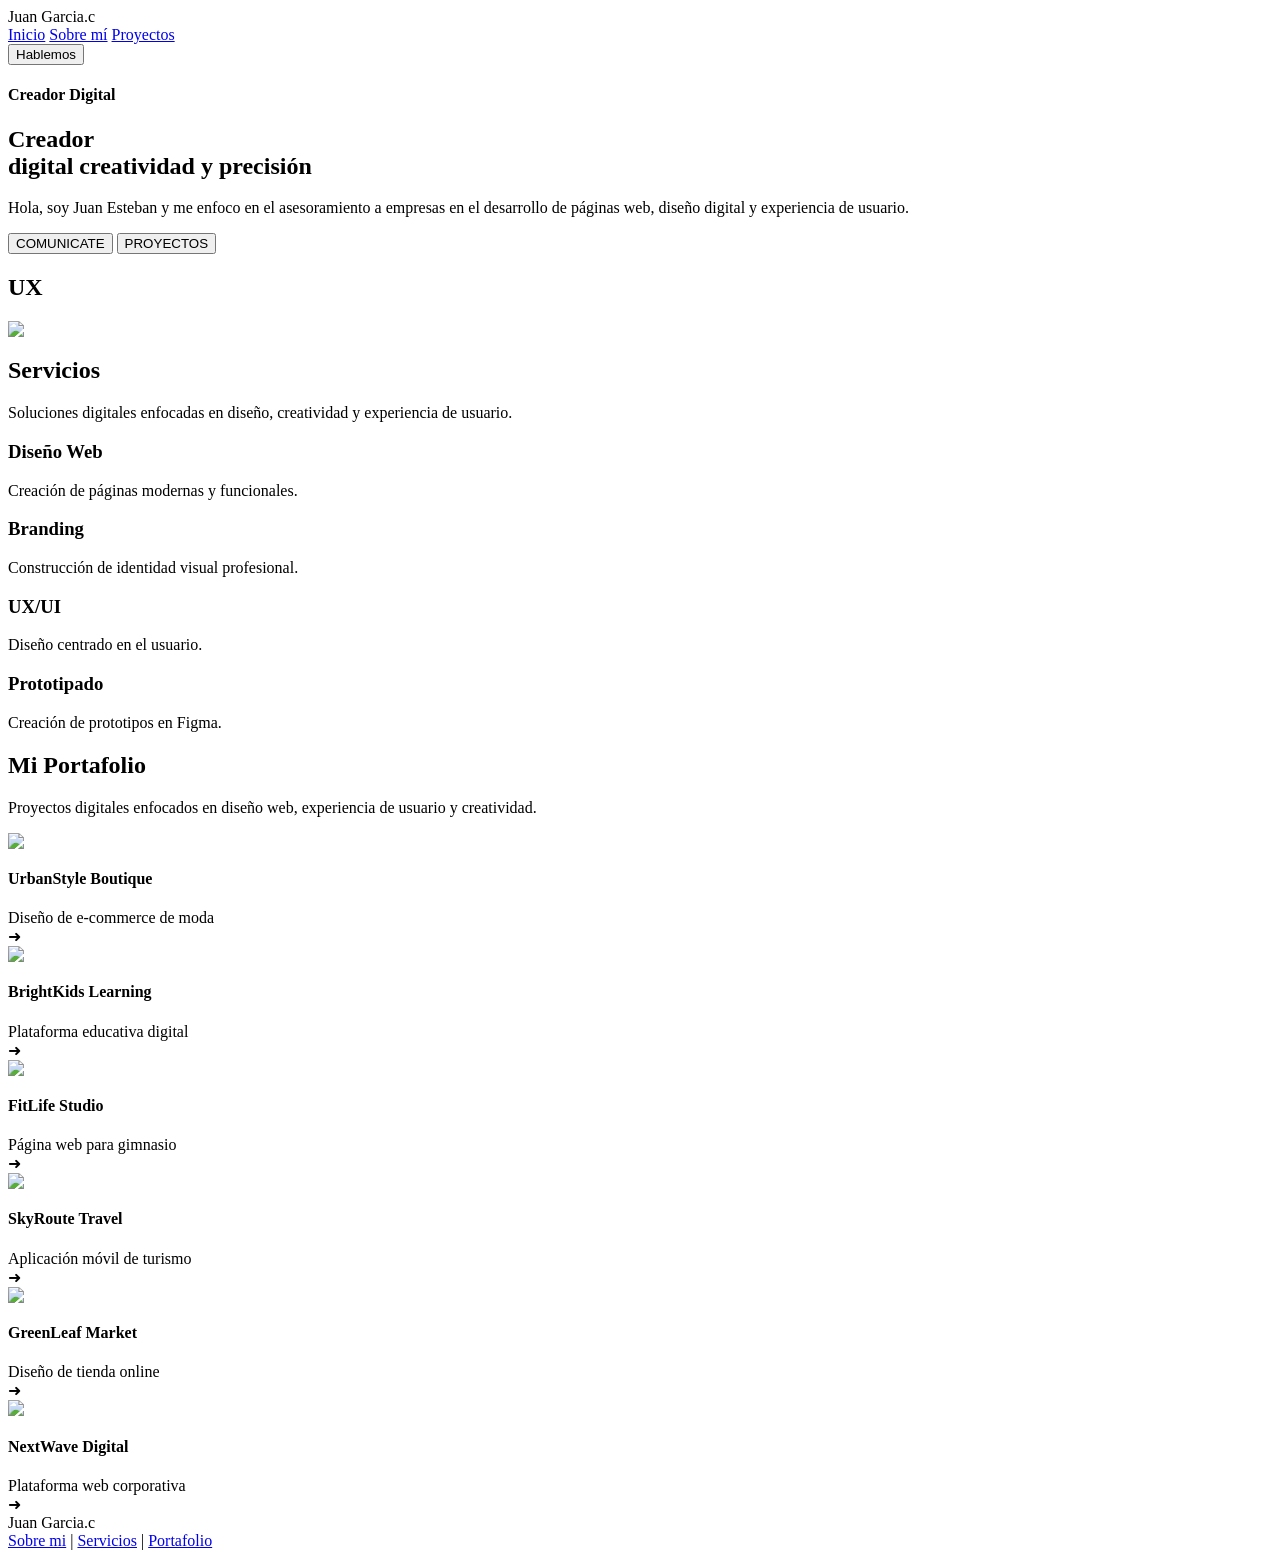
==== index.html @ 73f8d2a0 "arreglos estructura pagina" ====
<html lang="es">
<head>
<meta charset="UTF-8">
<title>Juan Garcia.c | Portafolio</title>
<meta name="viewport" content="width=device-width, initial-scale=1.0">
<link rel="stylesheet" href="styles.css">
</head>
<body>

<!-- ========== NAVBAR ========== -->
<header class="navbar">
  <div class="logo">Juan Garcia.c</div>
  <nav>
    <a href="index.html">Inicio</a>
    <a href="about.html">Sobre mí</a>
    <a href="project.html">Proyectos</a>
  </nav>
  <button class="btn-dark">Hablemos</button>
</header>

<!-- ========== HERO ========== -->
<section class="hero">
  <div class="hero-content">
    <h4>Creador Digital</h4>
    <h1>Creador <br><span>digital</span> creatividad y precisión</h1>
    <p>
      Hola, soy Juan Esteban y me enfoco en el asesoramiento a empresas
      en el desarrollo de páginas web, diseño digital y experiencia de usuario.
    </p>
    <div class="hero-buttons">
      <button class="btn-dark">COMUNICATE</button>
      <button class="btn-outline">PROYECTOS</button>
    </div>
  </div>
  <div class="hero-image">
    <div class="hero-circle"></div>
    <h1 class="hero-bg-text">UX</h1>
    <img src="https://i.postimg.cc/W49m4RCZ/Whats-App-Image-2026-02-27-at-11-29-34-PM-removebg-preview.png">
  </div>
</section>

<!-- ========== SERVICIOS ========== -->
<section id="services">
  <h2>Servicios</h2>
  <p>Soluciones digitales enfocadas en diseño, creatividad y experiencia de usuario.</p>
  <div class="services-container">
    <div class="service">
      <h3>Diseño Web</h3>
      <p>Creación de páginas modernas y funcionales.</p>
    </div>
    <div class="service">
      <h3>Branding</h3>
      <p>Construcción de identidad visual profesional.</p>
    </div>
    <div class="service">
      <h3>UX/UI</h3>
      <p>Diseño centrado en el usuario.</p>
    </div>
    <div class="service">
      <h3>Prototipado</h3>
      <p>Creación de prototipos en Figma.</p>
    </div>
  </div>
</section>

<!-- ========== PORTAFOLIO ========== -->
<section id="portfolio" class="portfolio">
  <div class="container">
    <h2>Mi Portafolio</h2>
    <p class="portfolio-sub">
      Proyectos digitales enfocados en diseño web, experiencia de usuario y creatividad.
    </p>
    <div class="portfolio-grid">
      <div class="portfolio-card">
        <img src="https://i.postimg.cc/1XtKK7Qn/images.png">
        <div class="portfolio-info">
          <div><h4>UrbanStyle Boutique</h4><span>Diseño de e-commerce de moda</span></div>
          <div class="arrow-btn">➜</div>
        </div>
      </div>
      <div class="portfolio-card">
        <img src="https://i.postimg.cc/d0P4K92F/D-Q-NP-650231-CBT86494176556-062025-O.webp">
        <div class="portfolio-info">
          <div><h4>BrightKids Learning</h4><span>Plataforma educativa digital</span></div>
          <div class="arrow-btn">➜</div>
        </div>
      </div>
      <div class="portfolio-card">
        <img src="https://i.postimg.cc/y6vQScHF/images.jpg">
        <div class="portfolio-info">
          <div><h4>FitLife Studio</h4><span>Página web para gimnasio</span></div>
          <div class="arrow-btn">➜</div>
        </div>
      </div>
      <div class="portfolio-card">
        <img src="https://i.postimg.cc/43V2K0fh/flying-airplanes-sky-route-travel-260nw-2559151055.webp">
        <div class="portfolio-info">
          <div><h4>SkyRoute Travel</h4><span>Aplicación móvil de turismo</span></div>
          <div class="arrow-btn">➜</div>
        </div>
      </div>
      <div class="portfolio-card">
        <img src="https://i.postimg.cc/4Nx08w5V/images.jpg">
        <div class="portfolio-info">
          <div><h4>GreenLeaf Market</h4><span>Diseño de tienda online</span></div>
          <div class="arrow-btn">➜</div>
        </div>
      </div>
      <div class="portfolio-card">
        <img src="https://i.postimg.cc/BvKkT6gb/Social-Media-Management.png">
        <div class="portfolio-info">
          <div><h4>NextWave Digital</h4><span>Plataforma web corporativa</span></div>
          <div class="arrow-btn">➜</div>
        </div>
      </div>
    </div>
  </div>
</section>

<!-- ========== FOOTER ========== -->
<footer>
  <div class="footer-logo">Juan Garcia.c</div>
  <div class="footer-links">
    <a href="about.html">Sobre mi</a> |
    <a href="index.html#services">Servicios</a> |
    <a href="index.html#portfolio">Portafolio</a>
  </div>
</footer>

</body>
</html>
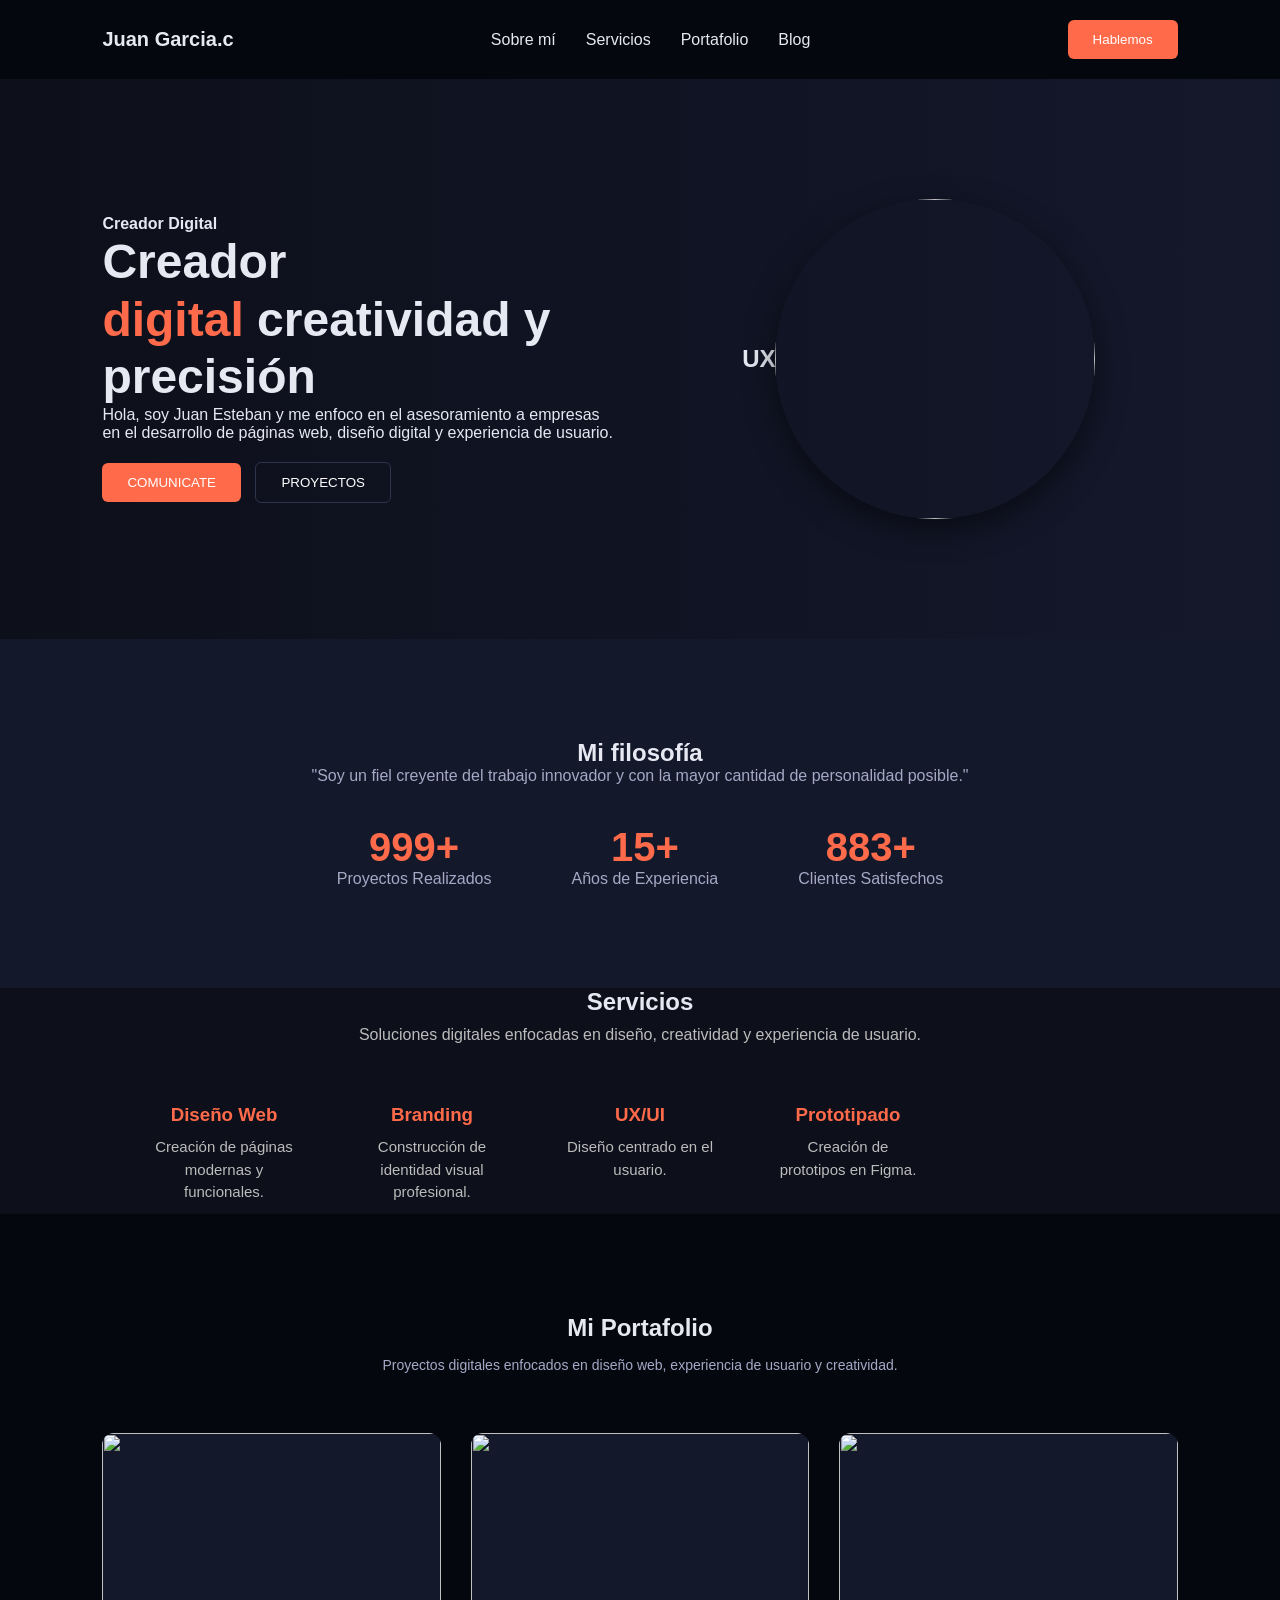
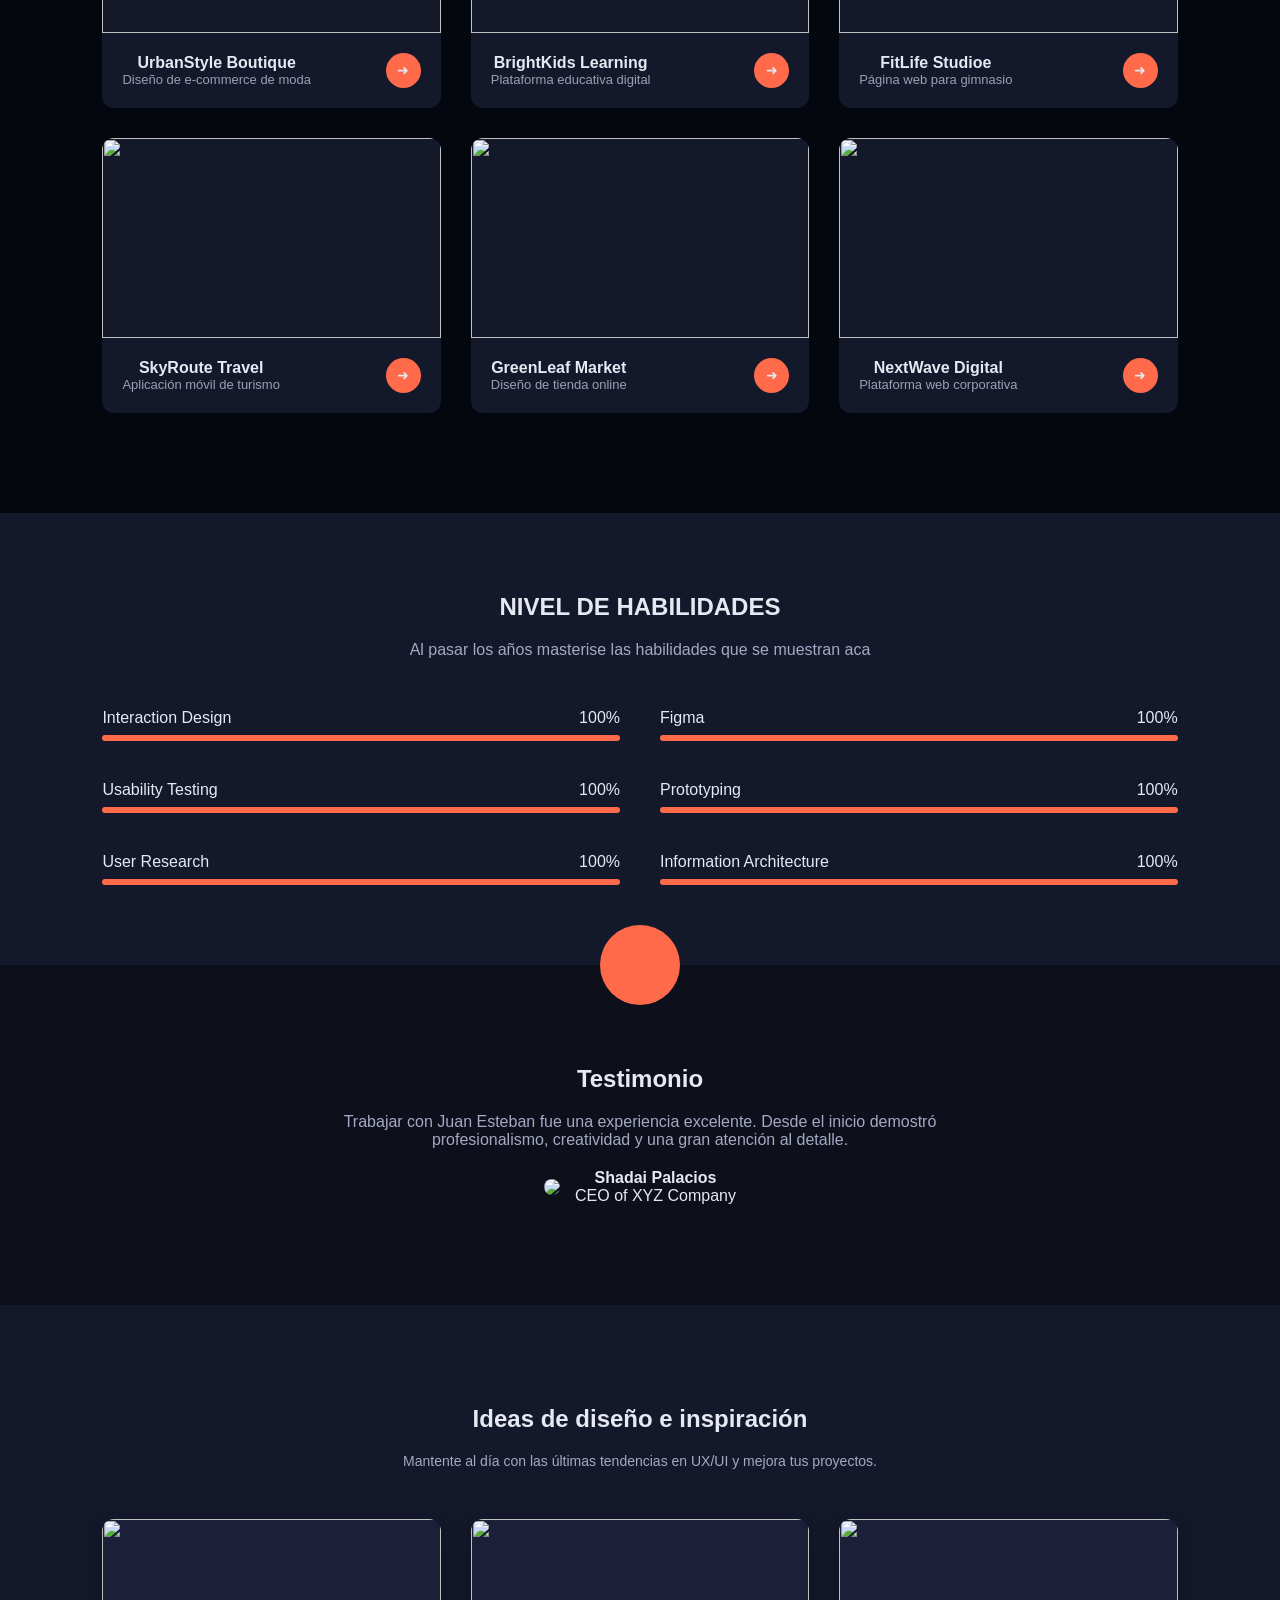
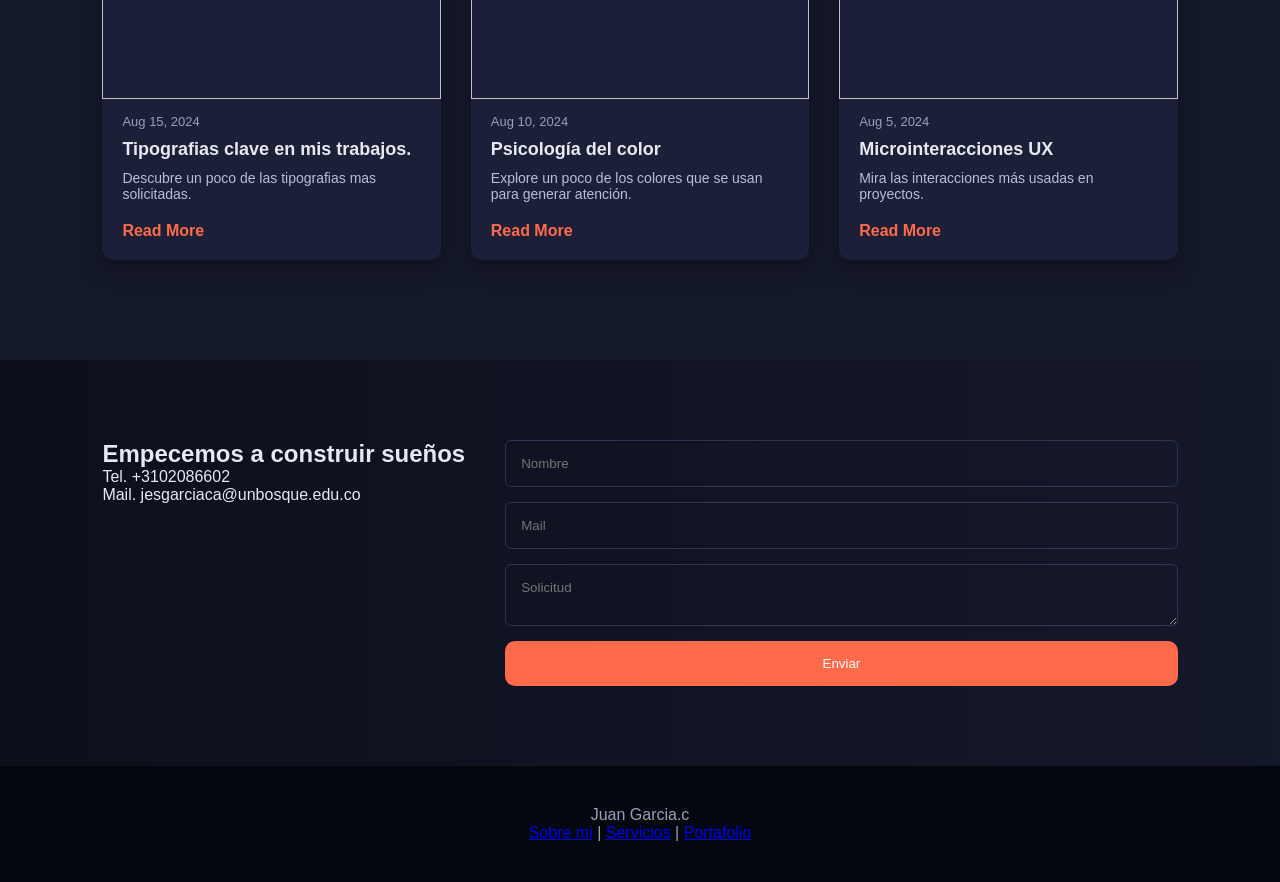
==== commit 462cf945: "arreglo de css" ====
--- a/index.html
+++ b/index.html
@@ -3,128 +3,431 @@
 <meta charset="UTF-8">
 <title>Juan Garcia.c | Portafolio</title>
 <meta name="viewport" content="width=device-width, initial-scale=1.0">
-<link rel="stylesheet" href="styles.css">
+<style>
+*{margin:0;padding:0;box-sizing:border-box;font-family:Segoe UI,sans-serif}
+
+body{background:#0d0f1a;color:#e6e8f2}
+
+
+.navbar{display:flex;justify-content:space-between;align-items:center;padding:20px 8%;background:#05070f;position:relative;z-index:1000}
+.logo{font-size:20px;font-weight:700}
+.logo span,.btn-dark,.btn-send,.fill,.arrow-btn{background:#ff6b4a}
+.navbar nav{display:flex;gap:30px}
+.navbar nav a{text-decoration:none;color:#e6e8f2;font-weight:500}
+.navbar nav a:hover,.hero-content span,.about-stats h3,.service h3,.blog-card a{color:#ff6b4a}
+
+
+.hero{display:flex;justify-content:space-between;align-items:center;padding:80px 8%;background:linear-gradient(90deg,#0d0f1a,#14182b);flex-wrap:wrap;gap:40px}
+.hero-content,.contact-form{flex:1}
+.hero-content{min-width:280px}
+.hero-content h1{font-size:48px;line-height:1.2}
+.hero-buttons{margin-top:20px}
+.btn-dark,.btn-outline{padding:12px 25px;border-radius:6px;cursor:pointer}
+.btn-dark{color:white;border:none}
+.btn-outline{border:1px solid #2e344f;background:transparent;margin-left:10px;color:white}
+.hero-image{position:relative;display:flex;justify-content:center;align-items:center;flex:1;min-width:280px;height:400px}
+.circle{width:350px;height:350px;background:#ff6b4a;border-radius:50%;position:absolute;top:50%;left:50%;transform:translate(-50%,-50%)}
+.hero-image img{width:320px;height:320px;object-fit:cover;border-radius:50%;position:relative;box-shadow:0 10px 30px rgba(0,0,0,.5)}
+
+
+.about{background:#14182b;padding:100px 8%;text-align:center}
+.about p,.skills-sub,.portfolio-sub,.testimonial-text,.blog-sub{color:#a5a9c5}
+.about-stats{display:flex;justify-content:center;gap:80px;margin-top:40px}
+.about-stats h3{font-size:40px}
+
+
+#services{text-align:center}
+#services h2{margin-bottom:10px}
+#services>p,.service p{color:#bcbcbc}
+#services>p{margin-bottom:40px}
+.services-container{display:grid;grid-template-columns:repeat(5,1fr);gap:40px;max-width:1000px;margin:50px auto 0}
+.service{padding:10px}
+.service h3{margin-bottom:10px}
+.service p{font-size:15px;line-height:1.5}
+
+
+.portfolio{background:#05070f;padding:100px 8%;text-align:center}
+.portfolio-sub,.blog-sub{max-width:600px;margin:15px auto 60px;font-size:14px}
+.portfolio-grid{display:grid;grid-template-columns:repeat(3,1fr);gap:30px}
+.portfolio-card{background:#14182b;border-radius:12px;overflow:hidden}
+.portfolio-card img,.blog-card img{width:100%;object-fit:cover;display:block}
+.portfolio-card img{height:200px}
+.portfolio-info{display:flex;justify-content:space-between;align-items:center;padding:20px}
+.portfolio-info span{font-size:13px;color:#9aa0b5}
+.arrow-btn{width:35px;height:35px;display:flex;align-items:center;justify-content:center;border-radius:50%;font-size:14px}
+
+
+.skills{background:#14182b;padding:80px 8%;text-align:center}
+.skills-sub{margin:20px auto 50px}
+.skills-grid{display:grid;grid-template-columns:repeat(2,1fr);gap:40px}
+.skill p{display:flex;justify-content:space-between;margin-bottom:8px;font-weight:500}
+.bar{background:#2e344f;height:6px;border-radius:4px;overflow:hidden}
+.fill{height:100%}
+
+
+.testimonial{background:#0d0f1a;padding:100px 8%;text-align:center;position:relative}
+.testimonial-circle{width:80px;height:80px;background:#ff6b4a;border-radius:50%;position:absolute;top:-40px;left:50%;transform:translateX(-50%)}
+.testimonial-text{max-width:600px;margin:20px auto}
+.testimonial-profile{display:flex;justify-content:center;align-items:center;gap:15px;margin-top:20px}
+.testimonial-profile img{border-radius:50%}
+
+
+.blog{padding:100px 8%;background:#14182b;text-align:center}
+.blog-sub{max-width:700px;margin:20px auto 50px}
+.blog-grid{display:grid;grid-template-columns:repeat(3,1fr);gap:30px}
+.blog-card{background:#1b2038;border-radius:12px;overflow:hidden;text-align:left;box-shadow:0 8px 20px rgba(0,0,0,.3);display:flex;flex-direction:column}
+.blog-card img{height:180px}
+.blog-card span{font-size:13px;color:#9aa0b5;padding:15px 20px 0}
+.blog-card h3{padding:10px 20px;font-size:18px}
+.blog-card p{padding:0 20px 20px;font-size:14px;color:#b9bdd6;flex-grow:1}
+.blog-card a{display:block;padding:0 20px 20px;text-decoration:none;font-weight:600}
+
+
+.contact{display:flex;background:linear-gradient(90deg,#0d0f1a,#14182b);padding:80px 8%;gap:40px;flex-wrap:wrap}
+.contact-form{display:flex;flex-direction:column;gap:15px}
+.contact-form input,.contact-form textarea{padding:15px;border:1px solid #2e344f;background:transparent;color:white;border-radius:6px}
+.btn-send{color:white;padding:15px;border:none;cursor:pointer;border-radius:10px}
+
+
+footer{background:#05070f;color:#9aa0b5;padding:40px;text-align:center}
+</style>
 </head>
+
 <body>
 
-<!-- ========== NAVBAR ========== -->
 <header class="navbar">
-  <div class="logo">Juan Garcia.c</div>
-  <nav>
-    <a href="index.html">Inicio</a>
-    <a href="about.html">Sobre mí</a>
-    <a href="project.html">Proyectos</a>
-  </nav>
-  <button class="btn-dark">Hablemos</button>
+<div class="logo">Juan Garcia.c</div>
+
+<nav>
+<a href="#about">Sobre mí</a>
+<a href="#services">Servicios</a>
+<a href="#portfolio">Portafolio</a>
+<a href="#blog">Blog</a>
+</nav>
+
+<button class="btn-dark">Hablemos</button>
 </header>
 
-<!-- ========== HERO ========== -->
 <section class="hero">
-  <div class="hero-content">
-    <h4>Creador Digital</h4>
-    <h1>Creador <br><span>digital</span> creatividad y precisión</h1>
-    <p>
-      Hola, soy Juan Esteban y me enfoco en el asesoramiento a empresas
-      en el desarrollo de páginas web, diseño digital y experiencia de usuario.
-    </p>
-    <div class="hero-buttons">
-      <button class="btn-dark">COMUNICATE</button>
-      <button class="btn-outline">PROYECTOS</button>
-    </div>
-  </div>
-  <div class="hero-image">
-    <div class="hero-circle"></div>
-    <h1 class="hero-bg-text">UX</h1>
-    <img src="https://i.postimg.cc/W49m4RCZ/Whats-App-Image-2026-02-27-at-11-29-34-PM-removebg-preview.png">
-  </div>
-</section>
-
-<!-- ========== SERVICIOS ========== -->
+
+<div class="hero-content">
+
+<h4>Creador Digital</h4>
+
+<h1>Creador <br><span>digital</span> creatividad y precisión</h1>
+
+<p>
+Hola, soy Juan Esteban y me enfoco en el asesoramiento a empresas
+en el desarrollo de páginas web, diseño digital y experiencia de usuario.
+</p>
+
+<div class="hero-buttons">
+<button class="btn-dark">COMUNICATE</button>
+<button class="btn-outline">PROYECTOS</button>
+</div>
+
+</div>
+
+<div class="hero-image">
+
+<div class="hero-circle"></div>
+<h1 class="hero-bg-text">UX</h1>
+<img src="https://i.postimg.cc/W49m4RCZ/Whats-App-Image-2026-02-27-at-11-29-34-PM-removebg-preview.png">
+
+</div>
+
+</section>
+
+<section id="about" class="about">
+
+<div class="container">
+
+<h2>Mi filosofía</h2>
+
+<p>"Soy un fiel creyente del trabajo innovador y con la mayor cantidad de personalidad posible."</p>
+
+<div class="about-stats">
+
+<div>
+<h3>999+</h3>
+<p>Proyectos Realizados</p>
+</div>
+
+<div>
+<h3>15+</h3>
+<p>Años de Experiencia</p>
+</div>
+
+<div>
+<h3>883+</h3>
+<p>Clientes Satisfechos</p>
+</div>
+
+</div>
+
+</div>
+
+</section>
+
 <section id="services">
-  <h2>Servicios</h2>
-  <p>Soluciones digitales enfocadas en diseño, creatividad y experiencia de usuario.</p>
-  <div class="services-container">
-    <div class="service">
-      <h3>Diseño Web</h3>
-      <p>Creación de páginas modernas y funcionales.</p>
-    </div>
-    <div class="service">
-      <h3>Branding</h3>
-      <p>Construcción de identidad visual profesional.</p>
-    </div>
-    <div class="service">
-      <h3>UX/UI</h3>
-      <p>Diseño centrado en el usuario.</p>
-    </div>
-    <div class="service">
-      <h3>Prototipado</h3>
-      <p>Creación de prototipos en Figma.</p>
-    </div>
-  </div>
-</section>
-
-<!-- ========== PORTAFOLIO ========== -->
+
+<h2>Servicios</h2>
+<p>Soluciones digitales enfocadas en diseño, creatividad y experiencia de usuario.</p>
+
+<div class="services-container">
+
+<div class="service">
+<h3>Diseño Web</h3>
+<p>Creación de páginas modernas y funcionales.</p>
+</div>
+
+<div class="service">
+<h3>Branding</h3>
+<p>Construcción de identidad visual profesional.</p>
+</div>
+
+<div class="service">
+<h3>UX/UI</h3>
+<p>Diseño centrado en el usuario.</p>
+</div>
+
+<div class="service">
+<h3>Prototipado</h3>
+<p>Creación de prototipos en Figma.</p>
+</div>
+
+</div>
+
+</section>
+
 <section id="portfolio" class="portfolio">
-  <div class="container">
-    <h2>Mi Portafolio</h2>
-    <p class="portfolio-sub">
-      Proyectos digitales enfocados en diseño web, experiencia de usuario y creatividad.
-    </p>
-    <div class="portfolio-grid">
-      <div class="portfolio-card">
-        <img src="https://i.postimg.cc/1XtKK7Qn/images.png">
-        <div class="portfolio-info">
-          <div><h4>UrbanStyle Boutique</h4><span>Diseño de e-commerce de moda</span></div>
-          <div class="arrow-btn">➜</div>
-        </div>
-      </div>
-      <div class="portfolio-card">
-        <img src="https://i.postimg.cc/d0P4K92F/D-Q-NP-650231-CBT86494176556-062025-O.webp">
-        <div class="portfolio-info">
-          <div><h4>BrightKids Learning</h4><span>Plataforma educativa digital</span></div>
-          <div class="arrow-btn">➜</div>
-        </div>
-      </div>
-      <div class="portfolio-card">
-        <img src="https://i.postimg.cc/y6vQScHF/images.jpg">
-        <div class="portfolio-info">
-          <div><h4>FitLife Studio</h4><span>Página web para gimnasio</span></div>
-          <div class="arrow-btn">➜</div>
-        </div>
-      </div>
-      <div class="portfolio-card">
-        <img src="https://i.postimg.cc/43V2K0fh/flying-airplanes-sky-route-travel-260nw-2559151055.webp">
-        <div class="portfolio-info">
-          <div><h4>SkyRoute Travel</h4><span>Aplicación móvil de turismo</span></div>
-          <div class="arrow-btn">➜</div>
-        </div>
-      </div>
-      <div class="portfolio-card">
-        <img src="https://i.postimg.cc/4Nx08w5V/images.jpg">
-        <div class="portfolio-info">
-          <div><h4>GreenLeaf Market</h4><span>Diseño de tienda online</span></div>
-          <div class="arrow-btn">➜</div>
-        </div>
-      </div>
-      <div class="portfolio-card">
-        <img src="https://i.postimg.cc/BvKkT6gb/Social-Media-Management.png">
-        <div class="portfolio-info">
-          <div><h4>NextWave Digital</h4><span>Plataforma web corporativa</span></div>
-          <div class="arrow-btn">➜</div>
-        </div>
-      </div>
-    </div>
-  </div>
-</section>
-
-<!-- ========== FOOTER ========== -->
+
+<div class="container">
+
+<h2>Mi Portafolio</h2>
+
+<p class="portfolio-sub">
+Proyectos digitales enfocados en diseño web, experiencia de usuario y creatividad.
+</p>
+
+<div class="portfolio-grid">
+
+<div class="portfolio-card">
+<img src="https://i.postimg.cc/1XtKK7Qn/images.png">
+<div class="portfolio-info">
+<div>
+<h4>UrbanStyle Boutique</h4>
+<span>Diseño de e-commerce de moda</span>
+</div>
+<div class="arrow-btn">➜</div>
+</div>
+</div>
+
+<div class="portfolio-card">
+<img src="https://i.postimg.cc/d0P4K92F/D-Q-NP-650231-CBT86494176556-062025-O.webp">
+<div class="portfolio-info">
+<div>
+<h4>BrightKids Learning</h4>
+<span>Plataforma educativa digital</span>
+</div>
+<div class="arrow-btn">➜</div>
+</div>
+</div>
+
+<div class="portfolio-card">
+<img src="https://i.postimg.cc/y6vQScHF/images.jpg">
+<div class="portfolio-info">
+<div>
+<h4>FitLife Studioe</h4>
+<span>Página web para gimnasio</span>
+</div>
+<div class="arrow-btn">➜</div>
+</div>
+</div>
+
+<div class="portfolio-card">
+<img src="https://i.postimg.cc/43V2K0fh/flying-airplanes-sky-route-travel-260nw-2559151055.webp">
+<div class="portfolio-info">
+<div>
+<h4>SkyRoute Travel</h4>
+<span>Aplicación móvil de turismo</span>
+</div>
+<div class="arrow-btn">➜</div>
+</div>
+</div>
+
+<div class="portfolio-card">
+<img src="https://i.postimg.cc/4Nx08w5V/images.jpg">
+<div class="portfolio-info">
+<div>
+<h4>GreenLeaf Market</h4>
+<span>Diseño de tienda online</span>
+</div>
+<div class="arrow-btn">➜</div>
+</div>
+</div>
+
+<div class="portfolio-card">
+<img src="https://i.postimg.cc/BvKkT6gb/Social-Media-Management.png">
+<div class="portfolio-info">
+<div>
+<h4>NextWave Digital</h4>
+<span>Plataforma web corporativa</span>
+</div>
+<div class="arrow-btn">➜</div>
+</div>
+</div>
+
+</div>
+
+</div>
+
+</section>
+
+<section class="skills">
+
+<div class="container">
+
+<h2>NIVEL DE HABILIDADES</h2>
+
+<p class="skills-sub">
+Al pasar los años masterise las habilidades que se muestran aca
+</p>
+
+<div class="skills-grid">
+
+<div class="skill">
+<p>Interaction Design <span>100%</span></p>
+<div class="bar"><div class="fill" style="width:100%"></div></div>
+</div>
+
+<div class="skill">
+<p>Figma <span>100%</span></p>
+<div class="bar"><div class="fill" style="width:100%"></div></div>
+</div>
+
+<div class="skill">
+<p>Usability Testing <span>100%</span></p>
+<div class="bar"><div class="fill" style="width:100%"></div></div>
+</div>
+
+<div class="skill">
+<p>Prototyping <span>100%</span></p>
+<div class="bar"><div class="fill" style="width:100%"></div></div>
+</div>
+
+<div class="skill">
+<p>User Research <span>100%</span></p>
+<div class="bar"><div class="fill" style="width:100%"></div></div>
+</div>
+
+<div class="skill">
+<p>Information Architecture <span>100%</span></p>
+<div class="bar"><div class="fill" style="width:100%"></div></div>
+</div>
+
+</div>
+
+</div>
+
+</section>
+
+<section class="testimonial">
+
+<div class="container">
+
+<div class="testimonial-circle"></div>
+
+<h2>Testimonio</h2>
+
+<p class="testimonial-text">
+Trabajar con Juan Esteban fue una experiencia excelente. Desde el inicio demostró profesionalismo, creatividad y una gran atención al detalle.
+</p>
+
+<div class="testimonial-profile">
+
+<img src="https://i.postimg.cc/90YjGMcT/470973297-924563662986305-521430519890489680-n.jpg">
+
+<div>
+<strong>Shadai Palacios</strong>
+<p>CEO of XYZ Company</p>
+</div>
+
+</div>
+
+</div>
+
+</section>
+
+<section id="blog" class="blog">
+
+<div class="container">
+
+<h2>Ideas de diseño e inspiración</h2>
+
+<p class="blog-sub">
+Mantente al día con las últimas tendencias en UX/UI y mejora tus proyectos.
+</p>
+
+<div class="blog-grid">
+
+<div class="blog-card">
+<img src="https://i.postimg.cc/XYFkxyTk/images.jpg">
+<span class="blog-date">Aug 15, 2024</span>
+<h3>Tipografias clave en mis trabajos.</h3>
+<p>Descubre un poco de las tipografias mas solicitadas.</p>
+<a href="#">Read More</a>
+</div>
+
+<div class="blog-card">
+<img src="https://i.postimg.cc/x8hL305F/IMG1.png">
+<span class="blog-date">Aug 10, 2024</span>
+<h3>Psicología del color</h3>
+<p>Explore un poco de los colores que se usan para generar atención.</p>
+<a href="#">Read More</a>
+</div>
+
+<div class="blog-card">
+<img src="https://i.postimg.cc/TYbbXvC1/Microinteracciones.png">
+<span class="blog-date">Aug 5, 2024</span>
+<h3>Microinteracciones UX</h3>
+<p>Mira las interacciones más usadas en proyectos.</p>
+<a href="#">Read More</a>
+</div>
+
+</div>
+
+</div>
+
+</section>
+
+<section class="contact">
+
+<div class="contact-text">
+<h2>Empecemos a construir sueños</h2>
+<p>Tel. +3102086602</p>
+<p>Mail. jesgarciaca@unbosque.edu.co</p>
+</div>
+
+<form class="contact-form">
+<input type="text" placeholder="Nombre">
+<input type="email" placeholder="Mail">
+<textarea placeholder="Solicitud"></textarea>
+<button type="submit" class="btn-send">Enviar</button>
+</form>
+
+</section>
+
 <footer>
-  <div class="footer-logo">Juan Garcia.c</div>
-  <div class="footer-links">
-    <a href="about.html">Sobre mi</a> |
-    <a href="index.html#services">Servicios</a> |
-    <a href="index.html#portfolio">Portafolio</a>
-  </div>
+
+<div class="footer-logo">Juan Garcia.c</div>
+
+<div class="footer-links">
+<a href="#">Sobre mi</a> |
+<a href="#">Servicios</a> |
+<a href="#">Portafolio</a>
+</div>
+
 </footer>
 
 </body>
